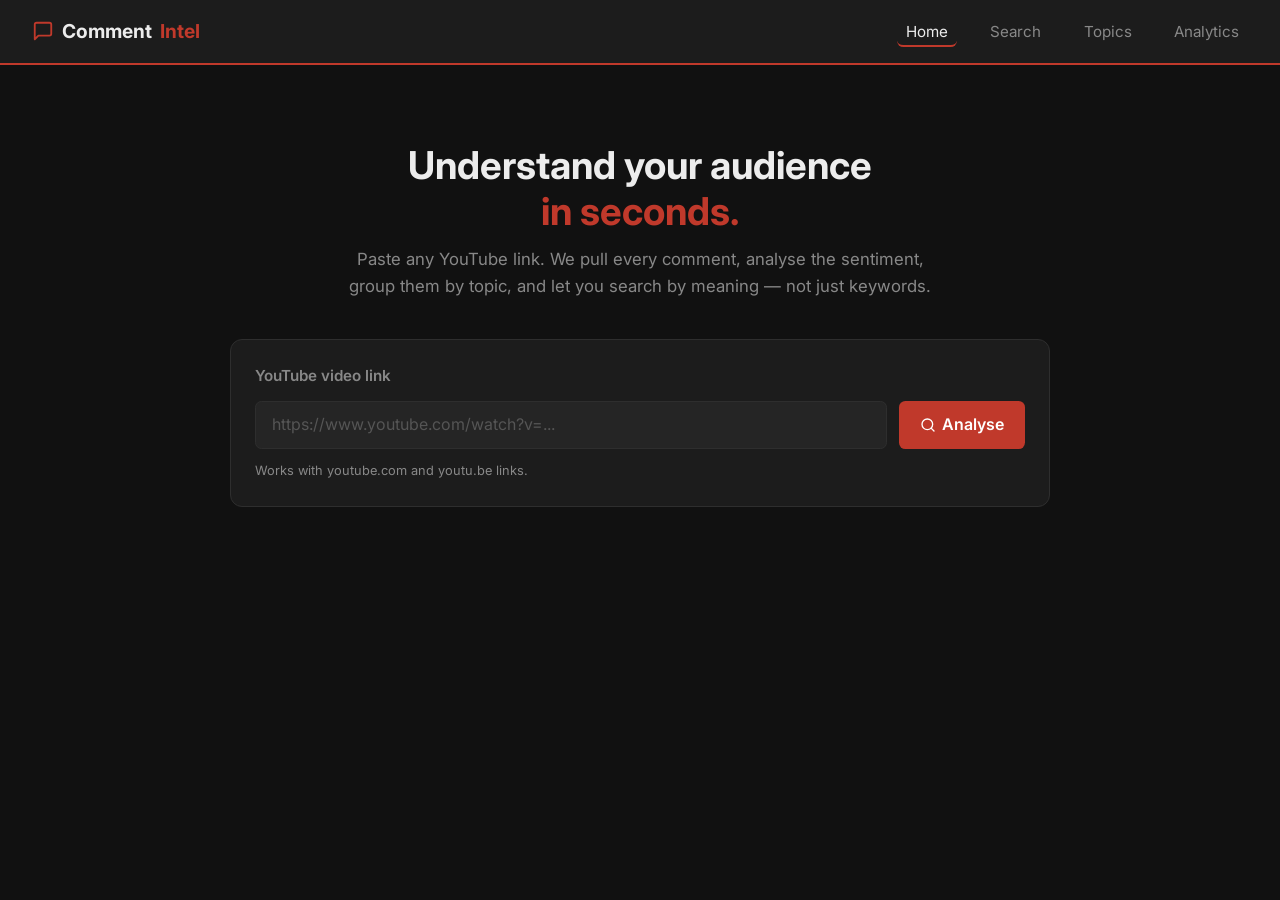
==== templates/index.html @ 6b941d17 "Add Flask site with home and search for YouTube comment analysis. Co-authored-by: Cursor <cursoragen" ====
<!DOCTYPE html>
<html lang="en">
<head>
  <meta charset="UTF-8" />
  <meta name="viewport" content="width=device-width, initial-scale=1.0" />
  <title>Comment Intelligence</title>
  <link rel="preconnect" href="https://fonts.googleapis.com" />
  <link rel="preconnect" href="https://fonts.gstatic.com" crossorigin />
  <link href="https://fonts.googleapis.com/css2?family=Inter:wght@400;500;600;700&display=swap" rel="stylesheet" />
  <link rel="stylesheet" href="/static/css/main.css" />
  <link rel="stylesheet" href="/static/css/index.css" />
</head>
<body>

  <!-- Navbar -->
  <nav class="navbar" aria-label="Main navigation">
    <a href="/" class="navbar__logo">
      <svg width="22" height="22" viewBox="0 0 24 24" fill="none" aria-hidden="true">
        <path d="M21 15a2 2 0 0 1-2 2H7l-4 4V5a2 2 0 0 1 2-2h14a2 2 0 0 1 2 2z"
              stroke="#c0392b" stroke-width="2" stroke-linecap="round" stroke-linejoin="round"/>
      </svg>
      Comment<span>Intel</span>
    </a>
    <ul class="navbar__links">
      <li><a href="/" class="active">Home</a></li>
      <li><a href="/search">Search</a></li>
      <li><a href="/topics">Topics</a></li>
      <li><a href="/analytics">Analytics</a></li>
    </ul>
  </nav>

  <!-- Hero -->
  <main class="hero">
    <div class="hero__inner">

      <div class="hero__text">
        <h1>Understand your audience<br><span>in seconds.</span></h1>
        <p class="hero__subtitle">
          Paste any YouTube link. We pull every comment, analyse the sentiment,
          group them by topic, and let you search by meaning — not just keywords.
        </p>
      </div>

      <!-- Link form -->
      <div class="hero__form card" id="linkForm">
        <label for="urlInput" class="hero__form-label">YouTube video link</label>
        <div class="hero__input-row">
          <input
            id="urlInput"
            class="input"
            type="url"
            placeholder="https://www.youtube.com/watch?v=..."
            autocomplete="off"
            spellcheck="false"
          />
          <button class="btn btn--primary" id="analyseBtn" type="button">
            <svg width="16" height="16" viewBox="0 0 24 24" fill="none" aria-hidden="true">
              <circle cx="11" cy="11" r="8" stroke="currentColor" stroke-width="2"/>
              <path d="m21 21-4.35-4.35" stroke="currentColor" stroke-width="2" stroke-linecap="round"/>
            </svg>
            Analyse
          </button>
        </div>
        <p class="hero__hint text-muted">Works with youtube.com and youtu.be links.</p>

        <!-- Loading state -->
        <div id="loadingState" class="hero__loading hidden">
          <div class="spinner"></div>
          <p class="text-muted mt-1">Fetching comments… this may take a moment.</p>
        </div>
      </div>

    </div>
  </main>

  <!-- Toast -->
  <div class="toast" id="toast" role="alert" aria-live="polite"></div>

  <script src="/static/js/index.js"></script>
</body>
</html>
---- static/css/main.css ----
/* ── Reset & base ─────────────────────────────────────────── */
*, *::before, *::after { box-sizing: border-box; margin: 0; padding: 0; }

:root {
  --clr-bg:          #111111;
  --clr-surface:     #1c1c1c;
  --clr-surface2:    #252525;
  --clr-red:         #c0392b;
  --clr-red-hover:   #962d22;
  --clr-text:        #ececec;
  --clr-muted:       #888888;
  --clr-placeholder: #555555;
  --clr-border:      #2e2e2e;
  --clr-positive:    #27ae60;
  --clr-neutral:     #f39c12;
  --clr-negative:    #c0392b;

  --radius:    0.4rem;
  --radius-lg: 0.75rem;
  --shadow:    0 2px 12px rgba(0,0,0,.5);
  --transition: 0.15s ease;
}

html { font-size: 16px; scroll-behavior: smooth; }

body {
  font-family: 'Inter', system-ui, sans-serif;
  background: var(--clr-bg);
  color: var(--clr-text);
  min-height: 100vh;
  line-height: 1.6;
}

a { color: inherit; text-decoration: none; }
img { display: block; max-width: 100%; }
button { cursor: pointer; font: inherit; }

/* ── Typography ───────────────────────────────────────────── */
h1 { font-size: clamp(1.6rem, 4vw, 2.4rem); font-weight: 700; }
h2 { font-size: clamp(1.2rem, 3vw, 1.6rem); font-weight: 600; }
h3 { font-size: clamp(1rem, 2.5vw, 1.2rem); font-weight: 600; }
p  { font-size: clamp(0.9rem, 2vw, 1rem); }

/* ── Navbar ───────────────────────────────────────────────── */
.navbar {
  background: var(--clr-surface);
  border-bottom: 2px solid var(--clr-red);
  padding: clamp(0.75rem, 2vw, 1rem) clamp(1rem, 4vw, 2rem);
  display: flex;
  align-items: center;
  justify-content: space-between;
  gap: 1rem;
  position: sticky;
  top: 0;
  z-index: 100;
}

.navbar__logo {
  display: flex;
  align-items: center;
  gap: 0.5rem;
  font-size: clamp(1rem, 2.5vw, 1.2rem);
  font-weight: 700;
  color: var(--clr-text);
}

.navbar__logo span { color: var(--clr-red); }

.navbar__links {
  display: flex;
  gap: clamp(0.5rem, 2vw, 1.5rem);
  list-style: none;
  flex-wrap: wrap;
}

.navbar__links a {
  font-size: clamp(0.85rem, 2vw, 0.95rem);
  color: var(--clr-muted);
  padding: 0.3em 0.6em;
  border-radius: var(--radius);
  transition: color var(--transition), background var(--transition);
}

.navbar__links a:hover,
.navbar__links a:focus-visible {
  color: var(--clr-text);
  background: var(--clr-surface2);
  outline: none;
}

.navbar__links a.active {
  color: var(--clr-text);
  border-bottom: 2px solid var(--clr-red);
}

/* ── Buttons ──────────────────────────────────────────────── */
.btn {
  display: inline-flex;
  align-items: center;
  gap: 0.4em;
  padding: 0.6em 1.3em;
  border: none;
  border-radius: var(--radius);
  font-size: clamp(0.85rem, 2vw, 1rem);
  font-weight: 600;
  transition: background var(--transition), transform var(--transition), box-shadow var(--transition);
}

.btn--primary {
  background: var(--clr-red);
  color: #fff;
}
.btn--primary:hover  { background: var(--clr-red-hover); }
.btn--primary:active { transform: scale(0.97); }
.btn--primary:focus-visible { outline: 2px solid var(--clr-text); outline-offset: 3px; }

.btn--ghost {
  background: transparent;
  color: var(--clr-muted);
  border: 1px solid var(--clr-border);
}
.btn--ghost:hover  { background: var(--clr-surface2); color: var(--clr-text); }
.btn--ghost:active { transform: scale(0.97); }
.btn--ghost:focus-visible { outline: 2px solid var(--clr-red); outline-offset: 3px; }

/* ── Inputs ───────────────────────────────────────────────── */
.input {
  width: 100%;
  background: var(--clr-surface2);
  border: 1.5px solid var(--clr-border);
  border-radius: var(--radius);
  color: var(--clr-text);
  font: inherit;
  font-size: clamp(0.9rem, 2vw, 1rem);
  padding: 0.65em 1em;
  transition: border-color var(--transition), box-shadow var(--transition);
}
.input::placeholder { color: var(--clr-placeholder); }
.input:focus        { outline: none; border-color: var(--clr-red); box-shadow: 0 0 0 3px rgba(182,11,11,.2); }

/* ── Cards ────────────────────────────────────────────────── */
.card {
  background: var(--clr-surface);
  border: 1px solid var(--clr-border);
  border-radius: var(--radius-lg);
  padding: clamp(1rem, 3vw, 1.5rem);
}

/* ── Sentiment badges ─────────────────────────────────────── */
.badge {
  display: inline-block;
  padding: 0.15em 0.6em;
  border-radius: 99px;
  font-size: 0.75rem;
  font-weight: 600;
  text-transform: capitalize;
}
.badge--positive { background: rgba(76,175,125,.18); color: var(--clr-positive); }
.badge--neutral  { background: rgba(224,180,74,.18);  color: var(--clr-neutral);  }
.badge--negative { background: rgba(224,85,85,.18);   color: var(--clr-negative); }

/* ── Toast / error messages ───────────────────────────────── */
.toast {
  position: fixed;
  bottom: 1.5rem;
  left: 50%;
  transform: translateX(-50%) translateY(0.5rem);
  opacity: 0;
  visibility: hidden;
  pointer-events: none;
  background: var(--clr-surface2);
  border: 1px solid var(--clr-border);
  border-radius: var(--radius);
  padding: 0.75em 1.4em;
  font-size: 0.9rem;
  box-shadow: var(--shadow);
  transition: opacity 0.25s ease, transform 0.25s ease, visibility 0.25s;
  z-index: 999;
  max-width: 90vw;
  text-align: center;
}
.toast.show {
  opacity: 1;
  visibility: visible;
  pointer-events: auto;
  transform: translateX(-50%) translateY(0);
}
.toast--error  { border-color: var(--clr-red); color: var(--clr-negative); }
.toast--success{ border-color: var(--clr-positive); color: var(--clr-positive); }

/* ── Spinner ──────────────────────────────────────────────── */
.spinner {
  width: 2rem; height: 2rem;
  border: 3px solid var(--clr-surface2);
  border-top-color: var(--clr-red);
  border-radius: 50%;
  animation: spin 0.7s linear infinite;
  margin: 0 auto;
}
@keyframes spin { to { transform: rotate(360deg); } }

/* ── Utility ──────────────────────────────────────────────── */
.hidden   { display: none !important; }
.sr-only  { position: absolute; width: 1px; height: 1px; overflow: hidden; clip: rect(0,0,0,0); }
.text-muted { color: var(--clr-muted); }
.mt-1 { margin-top: 0.5rem; }
.mt-2 { margin-top: 1rem; }
.mt-3 { margin-top: 1.5rem; }
.gap-1 { gap: 0.5rem; }
.flex  { display: flex; }
.flex-col { flex-direction: column; }
.items-center { align-items: center; }
.justify-between { justify-content: space-between; }
.w-full { width: 100%; }
---- static/css/index.css ----
/* ── Hero layout ──────────────────────────────────────────── */
.hero {
  display: flex;
  justify-content: center;
  padding: clamp(2rem, 6vw, 5rem) clamp(1rem, 4vw, 2rem);
}

.hero__inner {
  width: 100%;
  max-width: 820px;
  display: flex;
  flex-direction: column;
  gap: 2.5rem;
}

/* ── Hero text ────────────────────────────────────────────── */
.hero__text {
  text-align: center;
}

.hero__text h1 {
  line-height: 1.2;
  margin-bottom: 0.75rem;
}

.hero__text h1 span {
  color: var(--clr-red);
}

.hero__subtitle {
  color: var(--clr-muted);
  max-width: 56ch;
  margin: 0 auto;
  font-size: clamp(0.95rem, 2vw, 1.05rem);
}

/* ── Form card ────────────────────────────────────────────── */
.hero__form {
  display: flex;
  flex-direction: column;
  gap: 0.75rem;
}

.hero__form-label {
  font-size: clamp(0.85rem, 2vw, 0.95rem);
  font-weight: 600;
  color: var(--clr-muted);
}

.hero__input-row {
  display: flex;
  gap: 0.75rem;
  flex-wrap: wrap;
}

.hero__input-row .input {
  flex: 1 1 260px;
}

.hero__hint {
  font-size: 0.8rem;
}

/* ── Loading state ────────────────────────────────────────── */
.hero__loading {
  display: flex;
  flex-direction: column;
  align-items: center;
  gap: 0.5rem;
  padding: 0.5rem 0;
  text-align: center;
}
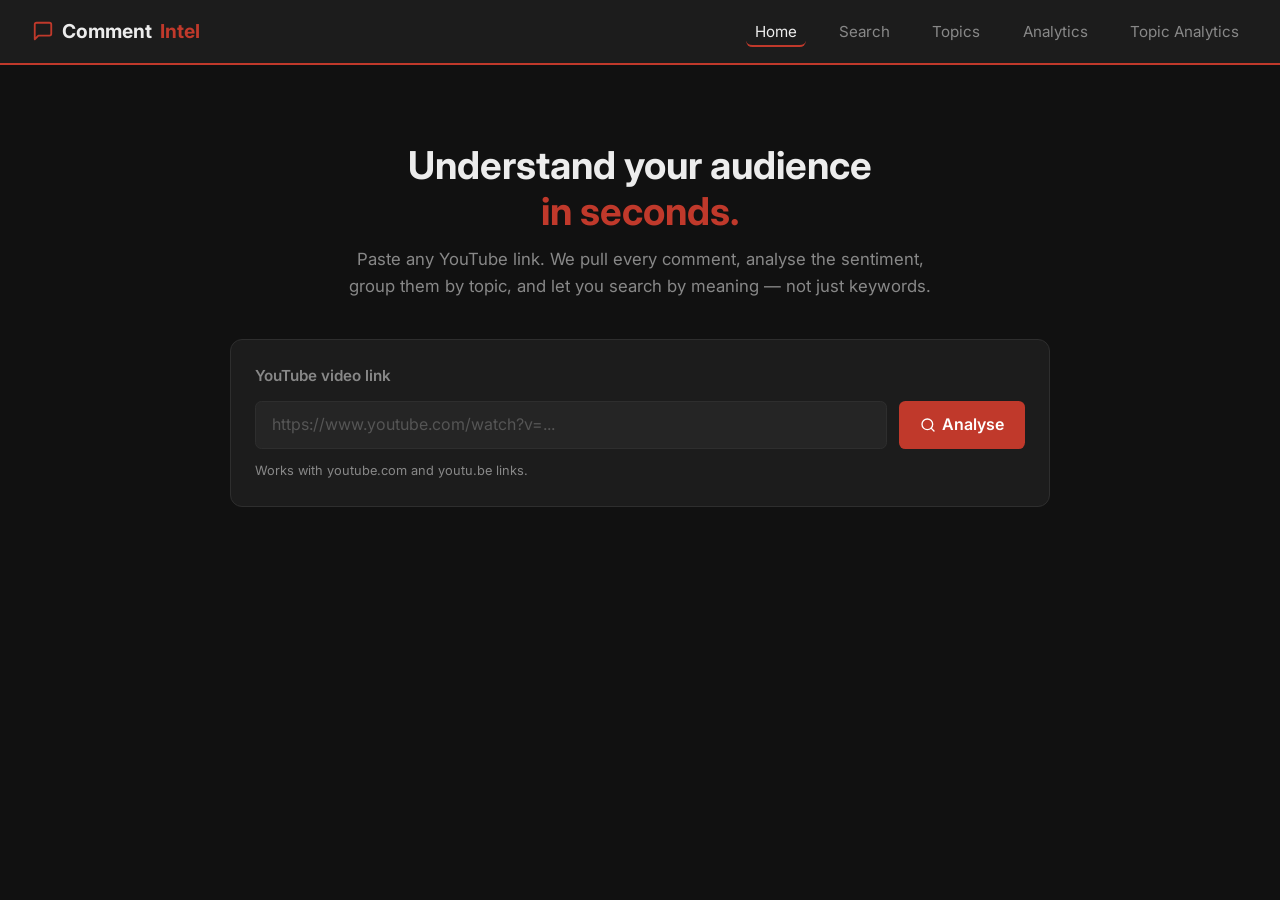
==== commit 73df35d2: "frontend+backend" ====
--- a/templates/index.html
+++ b/templates/index.html
@@ -26,6 +26,7 @@
       <li><a href="/search">Search</a></li>
       <li><a href="/topics">Topics</a></li>
       <li><a href="/analytics">Analytics</a></li>
+      <li><a href="/topic-analytics">Topic Analytics</a></li>
     </ul>
   </nav>
 
--- a/static/css/main.css
+++ b/static/css/main.css
@@ -123,6 +123,191 @@
 .btn--ghost:active { transform: scale(0.97); }
 .btn--ghost:focus-visible { outline: 2px solid var(--clr-red); outline-offset: 3px; }
 
+.btn--sm {
+  padding: 0.4em 0.9em;
+  font-size: clamp(0.8rem, 1.8vw, 0.9rem);
+}
+
+/* ── Export dropdown ──────────────────────────────────────── */
+.export-menu {
+  position: relative;
+  display: inline-flex;
+}
+
+.export-menu__list {
+  position: absolute;
+  top: calc(100% + 0.35rem);
+  right: 0;
+  min-width: 8.5rem;
+  background: var(--clr-surface);
+  border: 1px solid var(--clr-border);
+  border-radius: var(--radius);
+  box-shadow: var(--shadow);
+  padding: 0.35rem;
+  z-index: 50;
+  display: flex;
+  flex-direction: column;
+  gap: 0.2rem;
+}
+
+.export-menu__item {
+  background: transparent;
+  border: none;
+  color: var(--clr-text);
+  text-align: left;
+  padding: 0.5em 0.75em;
+  border-radius: var(--radius);
+  font-size: clamp(0.8rem, 1.8vw, 0.9rem);
+  transition: background var(--transition), color var(--transition);
+}
+
+.export-menu__item:hover,
+.export-menu__item:focus-visible {
+  background: var(--clr-surface2);
+  outline: none;
+}
+
+.export-menu__item:active {
+  transform: scale(0.98);
+}
+
+/* ── Shared filter panel (search + analytics) ─────────────── */
+.filter-panel {
+  display: flex;
+  flex-direction: column;
+  gap: 1rem;
+}
+
+.filter-panel__row {
+  display: flex;
+  gap: 0.75rem;
+  flex-wrap: wrap;
+}
+
+.filter-panel__row .input { flex: 1 1 240px; }
+
+.filter-tabs {
+  display: flex;
+  gap: 0.5rem;
+  flex-wrap: wrap;
+}
+
+.filter-tab {
+  background: transparent;
+  border: 1.5px solid var(--clr-border);
+  border-radius: 99px;
+  color: var(--clr-muted);
+  font-size: clamp(0.78rem, 1.8vw, 0.88rem);
+  font-weight: 500;
+  padding: 0.3em 0.9em;
+  transition: background var(--transition), color var(--transition), border-color var(--transition);
+}
+
+.filter-tab:hover,
+.filter-tab:focus-visible {
+  background: var(--clr-surface2);
+  color: var(--clr-text);
+  outline: none;
+}
+
+.filter-tab.active {
+  background: var(--clr-red);
+  border-color: var(--clr-red);
+  color: #fff;
+}
+
+.filter-tab:active { transform: scale(0.96); }
+
+.extra-filters summary.extra-filters__toggle {
+  font-size: clamp(0.8rem, 1.8vw, 0.88rem);
+  color: var(--clr-muted);
+  cursor: pointer;
+  user-select: none;
+  width: fit-content;
+}
+
+.extra-filters summary:focus-visible { outline: 2px solid var(--clr-red); }
+
+.extra-filters__body {
+  display: flex;
+  gap: 1rem;
+  flex-wrap: wrap;
+  align-items: flex-end;
+  margin-top: 0.75rem;
+}
+
+.filter-label {
+  display: flex;
+  flex-direction: column;
+  gap: 0.3rem;
+  font-size: clamp(0.78rem, 1.8vw, 0.85rem);
+  color: var(--clr-muted);
+}
+
+.input--sm {
+  padding: 0.45em 0.8em;
+  font-size: clamp(0.8rem, 1.8vw, 0.9rem);
+  width: auto;
+  min-width: 4.5rem;
+}
+
+.selection-bar {
+  display: flex;
+  align-items: center;
+  gap: 0.65rem;
+  flex-wrap: wrap;
+  font-size: clamp(0.78rem, 1.8vw, 0.88rem);
+  color: var(--clr-muted);
+}
+
+.selection-bar__chips {
+  display: flex;
+  flex-wrap: wrap;
+  gap: 0.4rem;
+}
+
+.selection-chip {
+  display: inline-flex;
+  align-items: center;
+  gap: 0.35rem;
+  padding: 0.25em 0.65em;
+  border: 1px solid var(--clr-red);
+  border-radius: 99px;
+  color: var(--clr-text);
+  background: var(--clr-surface2);
+  font-size: clamp(0.72rem, 1.6vw, 0.8rem);
+}
+
+.selection-chip button {
+  background: transparent;
+  border: none;
+  color: var(--clr-muted);
+  padding: 0;
+  font-size: 1em;
+  line-height: 1;
+}
+
+.selection-chip button:hover,
+.selection-chip button:focus-visible {
+  color: var(--clr-text);
+  outline: none;
+}
+
+.chart-card--interactive {
+  cursor: default;
+}
+
+.chart-card--interactive .chart-wrap,
+.chart-card--interactive canvas {
+  cursor: pointer;
+}
+
+.content-dim {
+  opacity: 0.55;
+  pointer-events: none;
+  transition: opacity var(--transition);
+}
+
 /* ── Inputs ───────────────────────────────────────────────── */
 .input {
   width: 100%;
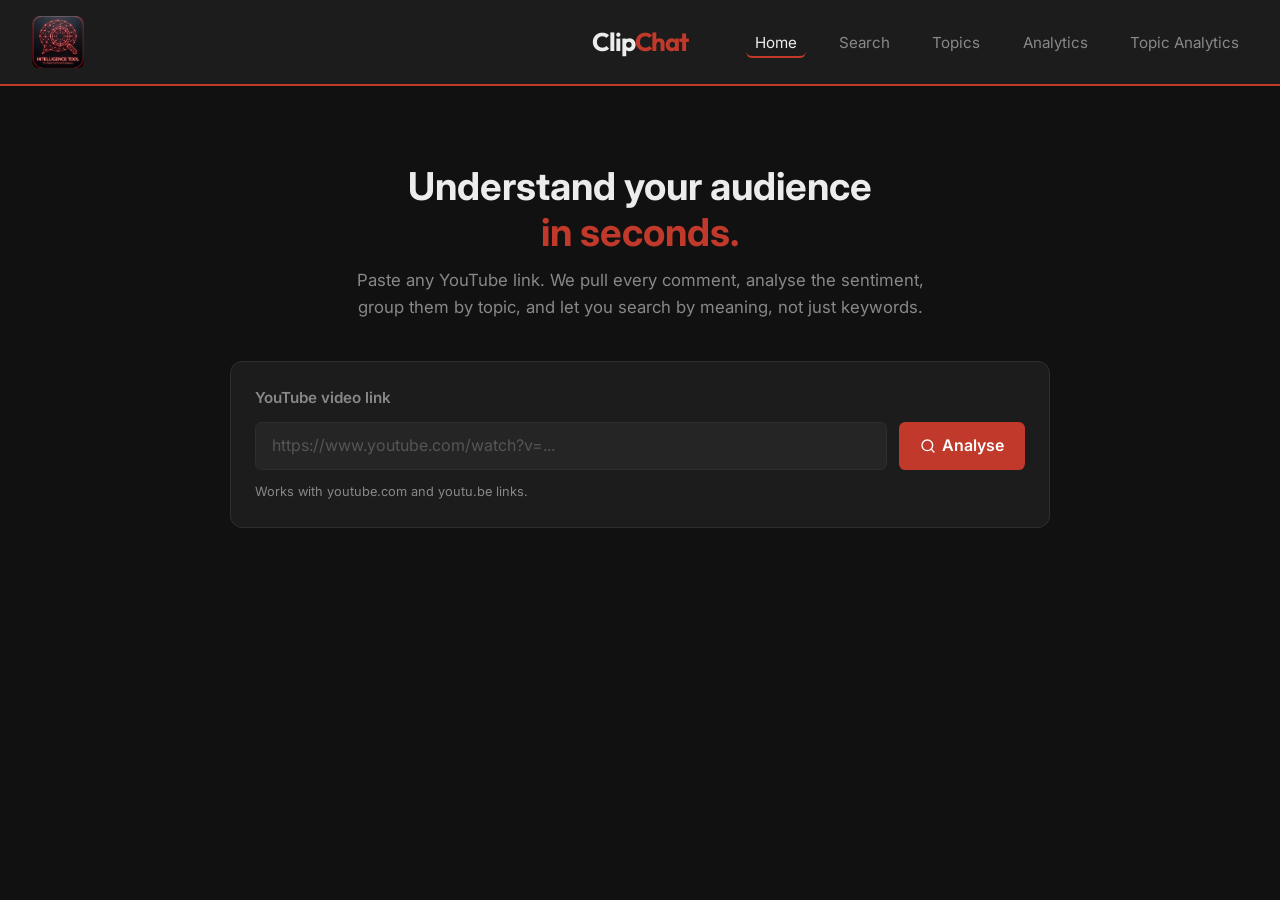
==== commit a9c3fe1d: "added logo and name of product" ====
--- a/templates/index.html
+++ b/templates/index.html
@@ -6,7 +6,7 @@
   <title>Comment Intelligence</title>
   <link rel="preconnect" href="https://fonts.googleapis.com" />
   <link rel="preconnect" href="https://fonts.gstatic.com" crossorigin />
-  <link href="https://fonts.googleapis.com/css2?family=Inter:wght@400;500;600;700&display=swap" rel="stylesheet" />
+  <link href="https://fonts.googleapis.com/css2?family=Inter:wght@400;500;600;700&family=Outfit:wght@700&display=swap" rel="stylesheet" />
   <link rel="stylesheet" href="/static/css/main.css" />
   <link rel="stylesheet" href="/static/css/index.css" />
 </head>
@@ -15,12 +15,9 @@
   <!-- Navbar -->
   <nav class="navbar" aria-label="Main navigation">
     <a href="/" class="navbar__logo">
-      <svg width="22" height="22" viewBox="0 0 24 24" fill="none" aria-hidden="true">
-        <path d="M21 15a2 2 0 0 1-2 2H7l-4 4V5a2 2 0 0 1 2-2h14a2 2 0 0 1 2 2z"
-              stroke="#c0392b" stroke-width="2" stroke-linecap="round" stroke-linejoin="round"/>
-      </svg>
-      Comment<span>Intel</span>
+      <img src="/static/logo-icon.jpeg" alt="ClipChat" />
     </a>
+    <a href="/" class="navbar__brand">Clip<span>Chat</span></a>
     <ul class="navbar__links">
       <li><a href="/" class="active">Home</a></li>
       <li><a href="/search">Search</a></li>
@@ -38,7 +35,7 @@
         <h1>Understand your audience<br><span>in seconds.</span></h1>
         <p class="hero__subtitle">
           Paste any YouTube link. We pull every comment, analyse the sentiment,
-          group them by topic, and let you search by meaning — not just keywords.
+          group them by topic, and let you search by meaning, not just keywords.
         </p>
       </div>
 
--- a/static/css/main.css
+++ b/static/css/main.css
@@ -46,9 +46,9 @@
   background: var(--clr-surface);
   border-bottom: 2px solid var(--clr-red);
   padding: clamp(0.75rem, 2vw, 1rem) clamp(1rem, 4vw, 2rem);
-  display: flex;
+  display: grid;
+  grid-template-columns: minmax(0, 1fr) auto minmax(0, 1fr);
   align-items: center;
-  justify-content: space-between;
   gap: 1rem;
   position: sticky;
   top: 0;
@@ -58,19 +58,69 @@
 .navbar__logo {
   display: flex;
   align-items: center;
-  gap: 0.5rem;
-  font-size: clamp(1rem, 2.5vw, 1.2rem);
+  flex-shrink: 0;
+  overflow: hidden;
+  width: clamp(2.5rem, 6vw, 3.25rem);
+  height: clamp(2.5rem, 6vw, 3.25rem);
+  border-radius: var(--radius);
+  justify-self: start;
+}
+
+.navbar__logo img {
+  width: 100%;
+  height: 100%;
+  max-width: none;
+  object-fit: cover;
+  object-position: center;
+}
+
+.navbar__logo:hover,
+.navbar__logo:focus-visible {
+  outline: 2px solid var(--clr-red);
+  outline-offset: 2px;
+}
+
+.navbar__logo:active {
+  opacity: 0.85;
+}
+
+.navbar__brand {
+  font-family: 'Outfit', sans-serif;
   font-weight: 700;
-  color: var(--clr-text);
-}
-
-.navbar__logo span { color: var(--clr-red); }
+  font-size: clamp(1.2rem, 2.8vw, 1.6rem);
+  letter-spacing: -0.04em;
+  line-height: 1;
+  color: var(--clr-text);
+  white-space: nowrap;
+  justify-self: center;
+  transition: opacity var(--transition);
+}
+
+.navbar__brand span {
+  color: var(--clr-red);
+}
+
+.navbar__brand:hover {
+  opacity: 0.85;
+}
+
+.navbar__brand:focus-visible {
+  outline: 2px solid var(--clr-red);
+  outline-offset: 3px;
+  border-radius: var(--radius);
+}
+
+.navbar__brand:active {
+  opacity: 0.7;
+}
 
 .navbar__links {
   display: flex;
   gap: clamp(0.5rem, 2vw, 1.5rem);
   list-style: none;
   flex-wrap: wrap;
+  justify-self: end;
+  justify-content: flex-end;
 }
 
 .navbar__links a {
@@ -91,6 +141,28 @@
 .navbar__links a.active {
   color: var(--clr-text);
   border-bottom: 2px solid var(--clr-red);
+}
+
+@media (max-width: 48rem) {
+  .navbar {
+    grid-template-columns: auto 1fr;
+    grid-template-areas:
+      "logo brand"
+      "links links";
+  }
+
+  .navbar__logo { grid-area: logo; }
+
+  .navbar__brand {
+    grid-area: brand;
+    justify-self: center;
+  }
+
+  .navbar__links {
+    grid-area: links;
+    justify-self: center;
+    justify-content: center;
+  }
 }
 
 /* ── Buttons ──────────────────────────────────────────────── */
